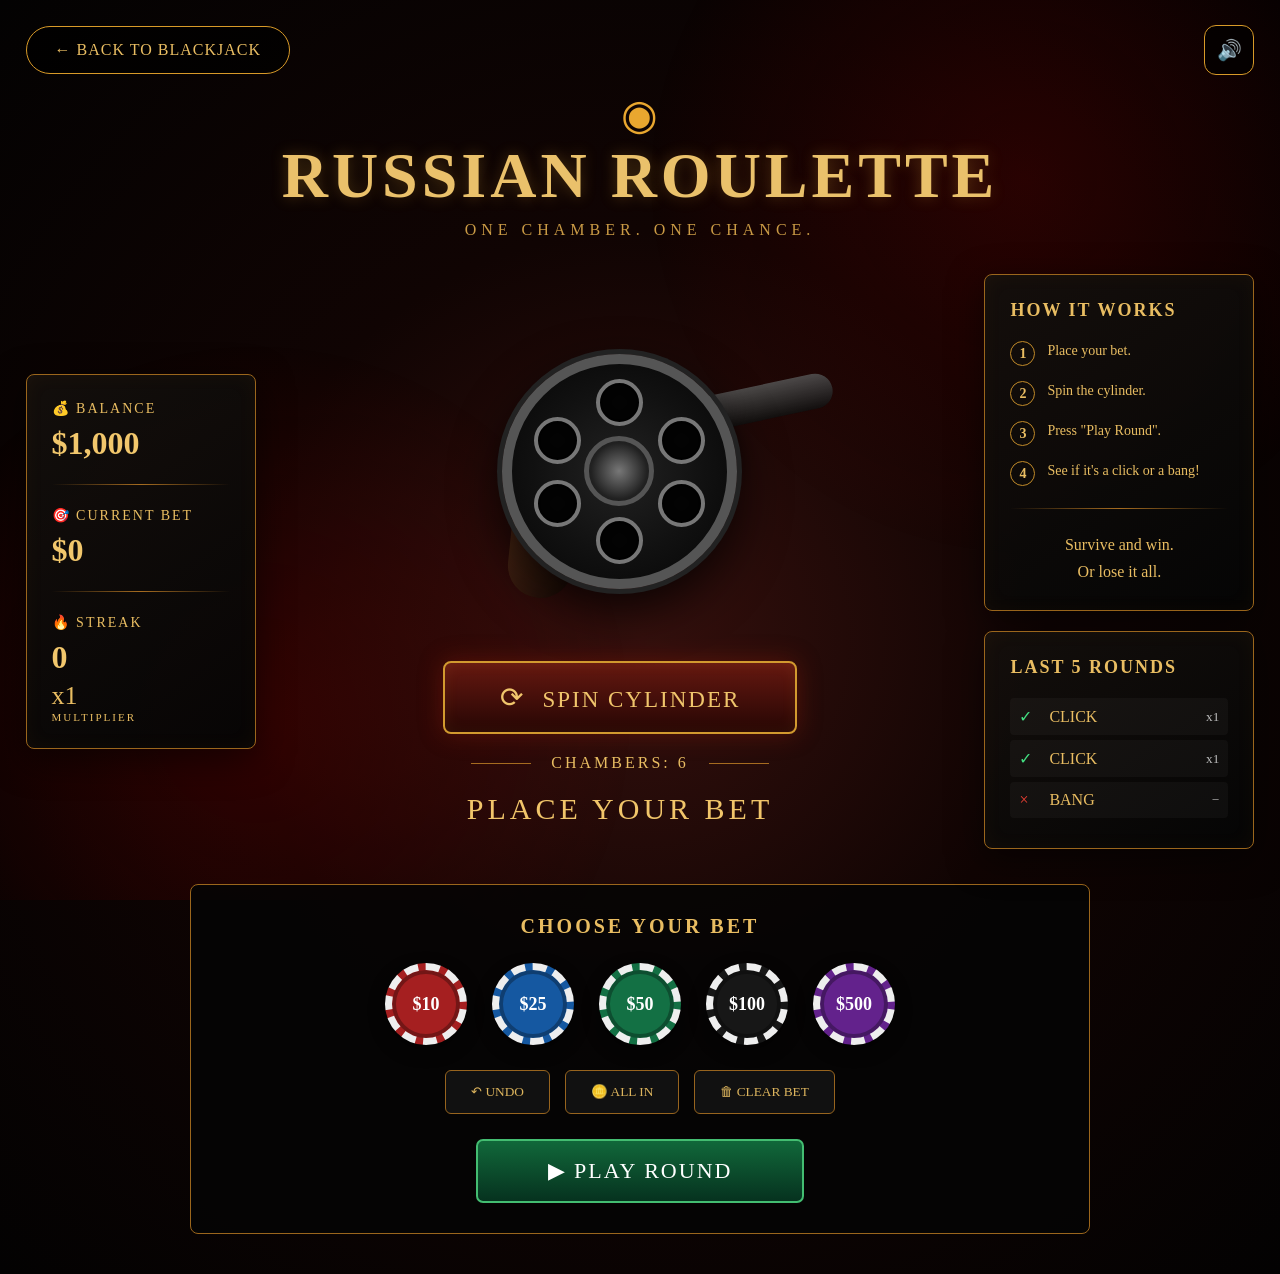
==== russian-roulette.html @ 7fa3a25f "Add files via upload" ====
<!DOCTYPE html>
<html lang="en">
<head>
    <meta charset="UTF-8">
    <meta name="viewport" content="width=device-width, initial-scale=1.0">
    <title>Russian Roulette</title>
    <link rel="stylesheet" href="roulette.css">
</head>

<body>

    <div class="background"></div>

    <main class="game">

        <!-- TOP -->
        <header>
            <a href="index.html" class="back-button">
                ← BACK TO BLACKJACK
            </a>

            <button class="sound-button" id="soundButton">🔊</button>
        </header>

        <section class="title">
            <div class="title-icon">◉</div>
            <h1>RUSSIAN ROULETTE</h1>
            <p>ONE CHAMBER. ONE CHANCE.</p>
        </section>

        <section class="layout">

            <!-- LEFT PANEL -->
            <aside class="side-panel left-panel">

                <div class="stat">
                    <span>💰 BALANCE</span>
                    <strong id="balance">$1,000</strong>
                </div>

                <div class="line"></div>

                <div class="stat">
                    <span>🎯 CURRENT BET</span>
                    <strong id="currentBet">$0</strong>
                </div>

                <div class="line"></div>

                <div class="stat">
                    <span>🔥 STREAK</span>
                    <strong id="streak">0</strong>
                </div>

                <div class="multiplier">
                    x<span id="multiplier">1</span>
                    <small>MULTIPLIER</small>
                </div>

            </aside>


            <!-- CENTER -->
            <section class="center">

                <div class="cylinder-area">

                    <div class="revolver">
                        <div class="gun-body"></div>
                        <div class="handle"></div>
                        <div class="barrel"></div>
                    </div>

                    <div class="cylinder" id="cylinder">

                        <div class="chamber chamber-1"></div>
                        <div class="chamber chamber-2"></div>
                        <div class="chamber chamber-3"></div>
                        <div class="chamber chamber-4"></div>
                        <div class="chamber chamber-5"></div>
                        <div class="chamber chamber-6"></div>

                        <div class="center-piece"></div>

                    </div>

                </div>


                <button class="spin-button" id="spinButton">
                    <span>⟳</span>
                    SPIN CYLINDER
                </button>

                <div class="chambers">
                    <span></span>
                    CHAMBERS: 6
                    <span></span>
                </div>


                <div class="result" id="result">
                    PLACE YOUR BET
                </div>

            </section>


            <!-- RIGHT PANEL -->
            <aside class="right-column">

                <div class="info-panel">

                    <h2>HOW IT WORKS</h2>

                    <div class="step">
                        <b>1</b>
                        Place your bet.
                    </div>

                    <div class="step">
                        <b>2</b>
                        Spin the cylinder.
                    </div>

                    <div class="step">
                        <b>3</b>
                        Press "Play Round".
                    </div>

                    <div class="step">
                        <b>4</b>
                        See if it's a click or a bang!
                    </div>

                    <div class="info-line"></div>

                    <p>Survive and win.<br>Or lose it all.</p>

                </div>


                <div class="history">

                    <h2>LAST 5 ROUNDS</h2>

                    <div id="historyList">

                        <div class="history-item">
                            <span class="safe">✓</span>
                            CLICK
                            <small>x1</small>
                        </div>

                        <div class="history-item">
                            <span class="safe">✓</span>
                            CLICK
                            <small>x1</small>
                        </div>

                        <div class="history-item">
                            <span class="danger">×</span>
                            BANG
                            <small>−</small>
                        </div>

                    </div>

                </div>

            </aside>

        </section>


        <!-- BETTING -->
        <section class="betting">

            <h2>CHOOSE YOUR BET</h2>

            <div class="chips">

                <button class="chip red" data-value="10">
                    <span>$10</span>
                </button>

                <button class="chip blue" data-value="25">
                    <span>$25</span>
                </button>

                <button class="chip green" data-value="50">
                    <span>$50</span>
                </button>

                <button class="chip black" data-value="100">
                    <span>$100</span>
                </button>

                <button class="chip purple" data-value="500">
                    <span>$500</span>
                </button>

            </div>


            <div class="bet-controls">

                <button id="undoButton">
                    ↶ UNDO
                </button>

                <button id="allInButton">
                    🪙 ALL IN
                </button>

                <button id="clearButton">
                    🗑 CLEAR BET
                </button>

            </div>


            <button class="play-button" id="playButton">
                ▶ PLAY ROUND
            </button>

        </section>

    </main>


    <script src="roulette.js"></script>

</body>
</html>
---- roulette.css ----
* {
    box-sizing: border-box;
    margin: 0;
    padding: 0;
}

body {
    min-height: 100vh;
    background:
        radial-gradient(circle at center, #35100d 0%, #100403 45%, #030202 100%);
    color: #e9bd62;
    font-family: Georgia, "Times New Roman", serif;
    overflow-x: hidden;
}

.background {
    position: fixed;
    inset: 0;
    pointer-events: none;

    background:
        radial-gradient(circle at 20% 80%, rgba(110, 0, 0, .35), transparent 30%),
        radial-gradient(circle at 80% 20%, rgba(130, 0, 0, .25), transparent 30%);

    z-index: -1;
}

.game {
    width: min(1450px, 96%);
    margin: auto;
    padding: 25px 0 40px;
}


/* ---------------- HEADER ---------------- */

header {
    display: flex;
    justify-content: space-between;
    align-items: center;
}

.back-button,
.sound-button {
    border: 1px solid #d89a28;
    background: rgba(0, 0, 0, .65);
    color: #e9bd62;
    cursor: pointer;
    transition: .25s;
}

.back-button {
    padding: 14px 28px;
    border-radius: 30px;
    text-decoration: none;
    letter-spacing: 1px;
}

.sound-button {
    width: 50px;
    height: 50px;
    border-radius: 12px;
    font-size: 20px;
}

.back-button:hover,
.sound-button:hover {
    background: #4b170f;
    box-shadow: 0 0 20px rgba(220, 155, 40, .4);
}


/* ---------------- TITLE ---------------- */

.title {
    text-align: center;
    margin: 15px 0 35px;
}

.title-icon {
    font-size: 42px;
    color: #e9a72f;
}

.title h1 {
    font-size: clamp(36px, 5vw, 70px);
    letter-spacing: 4px;
    color: #eac16b;
    text-shadow: 0 0 15px rgba(220, 160, 50, .3);
}

.title p {
    margin-top: 8px;
    letter-spacing: 5px;
    color: #c99a45;
}


/* ---------------- MAIN LAYOUT ---------------- */

.layout {
    display: grid;
    grid-template-columns: 230px 1fr 270px;
    gap: 30px;
    align-items: center;
}


/* ---------------- PANELS ---------------- */

.side-panel,
.info-panel,
.history {
    background:
        linear-gradient(145deg, rgba(20, 15, 12, .95), rgba(5, 5, 5, .95));

    border: 1px solid #9b661c;
    border-radius: 8px;
    padding: 25px;

    box-shadow:
        inset 0 0 20px rgba(190, 120, 30, .05),
        0 10px 35px rgba(0, 0, 0, .5);
}

.stat {
    display: flex;
    flex-direction: column;
    gap: 8px;
}

.stat span {
    font-size: 14px;
    letter-spacing: 2px;
}

.stat strong {
    font-size: 32px;
    color: #f2c76c;
}

.line,
.info-line {
    height: 1px;
    background: linear-gradient(
        90deg,
        transparent,
        #a66c20,
        transparent
    );

    margin: 22px 0;
}

.multiplier {
    margin-top: 5px;
    font-size: 26px;
}

.multiplier small {
    display: block;
    font-size: 11px;
    letter-spacing: 2px;
}


/* ---------------- CENTER ---------------- */

.center {
    text-align: center;
}

.cylinder-area {
    position: relative;
    height: 380px;
    display: flex;
    justify-content: center;
    align-items: center;
}


/* Fake decorative revolver */

.revolver {
    position: absolute;
    width: 370px;
    height: 180px;
    transform: rotate(-12deg);
    opacity: .85;
}

.gun-body {
    position: absolute;
    width: 220px;
    height: 90px;
    background: linear-gradient(135deg, #555, #111);
    border-radius: 30px 50px 20px 20px;
    left: 80px;
    top: 25px;
    box-shadow: 0 8px 20px black;
}

.barrel {
    position: absolute;
    width: 140px;
    height: 35px;
    background: linear-gradient(#555, #111);
    right: -40px;
    top: 35px;
    border-radius: 0 20px 20px 0;
}

.handle {
    position: absolute;
    width: 65px;
    height: 130px;
    background: linear-gradient(120deg, #65381e, #160a05);
    left: 65px;
    top: 70px;
    border-radius: 15px 15px 35px 35px;
    transform: rotate(18deg);
}


/* ---------------- CYLINDER ---------------- */

.cylinder {
    position: relative;
    width: 235px;
    height: 235px;
    border-radius: 50%;

    background:
        radial-gradient(circle,
        #222 0%,
        #111 55%,
        #050505 100%);

    border: 10px solid #555;

    box-shadow:
        0 0 0 5px #222,
        0 20px 50px rgba(0, 0, 0, .8);

    z-index: 5;

    transition: transform 1.5s cubic-bezier(.15, .8, .2, 1);
}

.cylinder.spinning {
    animation: spin 1.5s ease-in-out;
}

@keyframes spin {

    0% {
        transform: rotate(0deg);
    }

    100% {
        transform: rotate(1080deg);
    }
}

.chamber {
    position: absolute;
    width: 47px;
    height: 47px;
    border-radius: 50%;
    background: #030303;
    border: 4px solid #777;
    box-shadow: inset 0 0 10px black;
}

.chamber-1 {
    top: 15px;
    left: 84px;
}

.chamber-2 {
    top: 53px;
    right: 22px;
}

.chamber-3 {
    bottom: 52px;
    right: 22px;
}

.chamber-4 {
    bottom: 15px;
    left: 84px;
}

.chamber-5 {
    bottom: 52px;
    left: 22px;
}

.chamber-6 {
    top: 53px;
    left: 22px;
}

.center-piece {
    position: absolute;
    width: 70px;
    height: 70px;
    border-radius: 50%;
    background: radial-gradient(circle, #777, #222 65%, #111);
    top: 72px;
    left: 72px;
    border: 5px solid #555;
}


/* ---------------- SPIN ---------------- */

.spin-button {
    border: 2px solid #d29a2f;
    background: linear-gradient(#651810, #260604);
    color: #f0c56c;
    font-family: inherit;
    font-size: 23px;
    letter-spacing: 2px;
    padding: 18px 55px;
    border-radius: 8px;
    cursor: pointer;

    box-shadow:
        0 0 25px rgba(150, 30, 10, .4),
        inset 0 0 15px rgba(255, 180, 60, .08);

    transition: .25s;
}

.spin-button:hover {
    transform: translateY(-2px);
    box-shadow: 0 0 35px rgba(220, 150, 30, .4);
}

.spin-button span {
    font-size: 28px;
    margin-right: 10px;
}

.chambers {
    display: flex;
    align-items: center;
    justify-content: center;
    gap: 20px;
    margin-top: 20px;
    letter-spacing: 3px;
}

.chambers span {
    width: 60px;
    height: 1px;
    background: #a66c20;
}


/* ---------------- RESULT ---------------- */

.result {
    min-height: 50px;
    margin-top: 20px;
    font-size: 30px;
    letter-spacing: 4px;
    color: #f1c56a;
}

.result.safe {
    color: #47e58b;
    text-shadow: 0 0 15px rgba(50, 255, 130, .4);
}

.result.danger {
    color: #e63c30;
    text-shadow: 0 0 20px rgba(255, 40, 20, .5);
}


/* ---------------- RIGHT ---------------- */

.right-column {
    display: flex;
    flex-direction: column;
    gap: 20px;
}

.info-panel h2,
.history h2 {
    font-size: 18px;
    letter-spacing: 2px;
    margin-bottom: 20px;
}

.step {
    display: flex;
    gap: 12px;
    margin: 15px 0;
    font-size: 14px;
    line-height: 1.4;
}

.step b {
    width: 25px;
    height: 25px;
    border: 1px solid #c18a29;
    border-radius: 50%;
    display: grid;
    place-items: center;
    flex-shrink: 0;
}

.info-panel p {
    text-align: center;
    line-height: 1.7;
}


/* ---------------- HISTORY ---------------- */

.history-item {
    display: grid;
    grid-template-columns: 30px 1fr auto;
    align-items: center;
    padding: 9px;
    margin: 5px 0;
    background: rgba(255, 255, 255, .03);
    border-radius: 4px;
}

.history-item small {
    color: #bbb;
}

.safe {
    color: #43df82;
}

.danger {
    color: #ef4034;
}


/* ---------------- BETTING ---------------- */

.betting {
    max-width: 900px;
    margin: 35px auto 0;
    padding: 30px;

    background: rgba(5, 5, 5, .88);
    border: 1px solid #9b661c;
    border-radius: 8px;

    text-align: center;
}

.betting h2 {
    letter-spacing: 3px;
    font-size: 20px;
    margin-bottom: 25px;
}

.chips {
    display: flex;
    justify-content: center;
    gap: 25px;
    flex-wrap: wrap;
}


/* ---------------- CHIPS ---------------- */

.chip {
    width: 82px;
    height: 82px;
    border-radius: 50%;

    border: 7px dashed #eee;

    color: white;
    font-family: Georgia, serif;
    font-size: 18px;
    font-weight: bold;

    cursor: pointer;

    box-shadow:
        0 6px 15px rgba(0, 0, 0, .5),
        inset 0 0 0 4px rgba(0, 0, 0, .3);

    transition: .2s;
}

.chip:hover {
    transform: translateY(-8px) scale(1.05);
}

.chip.red {
    background: #a51f20;
}

.chip.blue {
    background: #1558a1;
}

.chip.green {
    background: #137044;
}

.chip.black {
    background: #171717;
}

.chip.purple {
    background: #63228c;
}


/* ---------------- CONTROLS ---------------- */

.bet-controls {
    display: flex;
    justify-content: center;
    gap: 15px;
    margin-top: 25px;
    flex-wrap: wrap;
}

.bet-controls button {
    padding: 13px 25px;
    background: #111;
    color: #dcb45d;
    border: 1px solid #97641e;
    border-radius: 6px;
    cursor: pointer;
    font-family: inherit;
}

.bet-controls button:hover {
    background: #35120e;
}


/* ---------------- PLAY ---------------- */

.play-button {
    margin-top: 25px;
    padding: 17px 70px;

    border: 2px solid #43bd71;
    border-radius: 7px;

    background: linear-gradient(#11683a, #06321f);
    color: white;

    font-family: inherit;
    font-size: 22px;
    letter-spacing: 2px;

    cursor: pointer;

    transition: .25s;
}

.play-button:hover {
    transform: translateY(-2px);
    box-shadow: 0 0 25px rgba(40, 200, 100, .35);
}


/* ---------------- MOBILE ---------------- */

@media (max-width: 1000px) {

    .layout {
        grid-template-columns: 1fr;
    }

    .left-panel,
    .right-column {
        max-width: 600px;
        width: 100%;
        margin: auto;
    }

    .cylinder-area {
        height: 330px;
    }

    .right-column {
        display: grid;
        grid-template-columns: 1fr 1fr;
    }
}

@media (max-width: 600px) {

    .game {
        width: 94%;
    }

    .title h1 {
        font-size: 35px;
        letter-spacing: 2px;
    }

    .title p {
        font-size: 11px;
        letter-spacing: 2px;
    }

    .back-button {
        padding: 10px 14px;
        font-size: 11px;
    }

    .cylinder {
        width: 190px;
        height: 190px;
    }

    .revolver {
        transform: scale(.7) rotate(-12deg);
    }

    .center-piece {
        width: 55px;
        height: 55px;
        top: 58px;
        left: 58px;
    }

    .chamber {
        width: 40px;
        height: 40px;
    }

    .chamber-1 {
        top: 10px;
        left: 66px;
    }

    .chamber-2 {
        top: 40px;
        right: 15px;
    }

    .chamber-3 {
        bottom: 40px;
        right: 15px;
    }

    .chamber-4 {
        bottom: 10px;
        left: 66px;
    }

    .chamber-5 {
        bottom: 40px;
        left: 15px;
    }

    .chamber-6 {
        top: 40px;
        left: 15px;
    }

    .spin-button {
        padding: 14px 25px;
        font-size: 16px;
    }

    .right-column {
        grid-template-columns: 1fr;
    }

    .chip {
        width: 65px;
        height: 65px;
        font-size: 15px;
    }

    .betting {
        padding: 20px 10px;
    }

    .play-button {
        width: 100%;
        padding: 16px;
    }
}
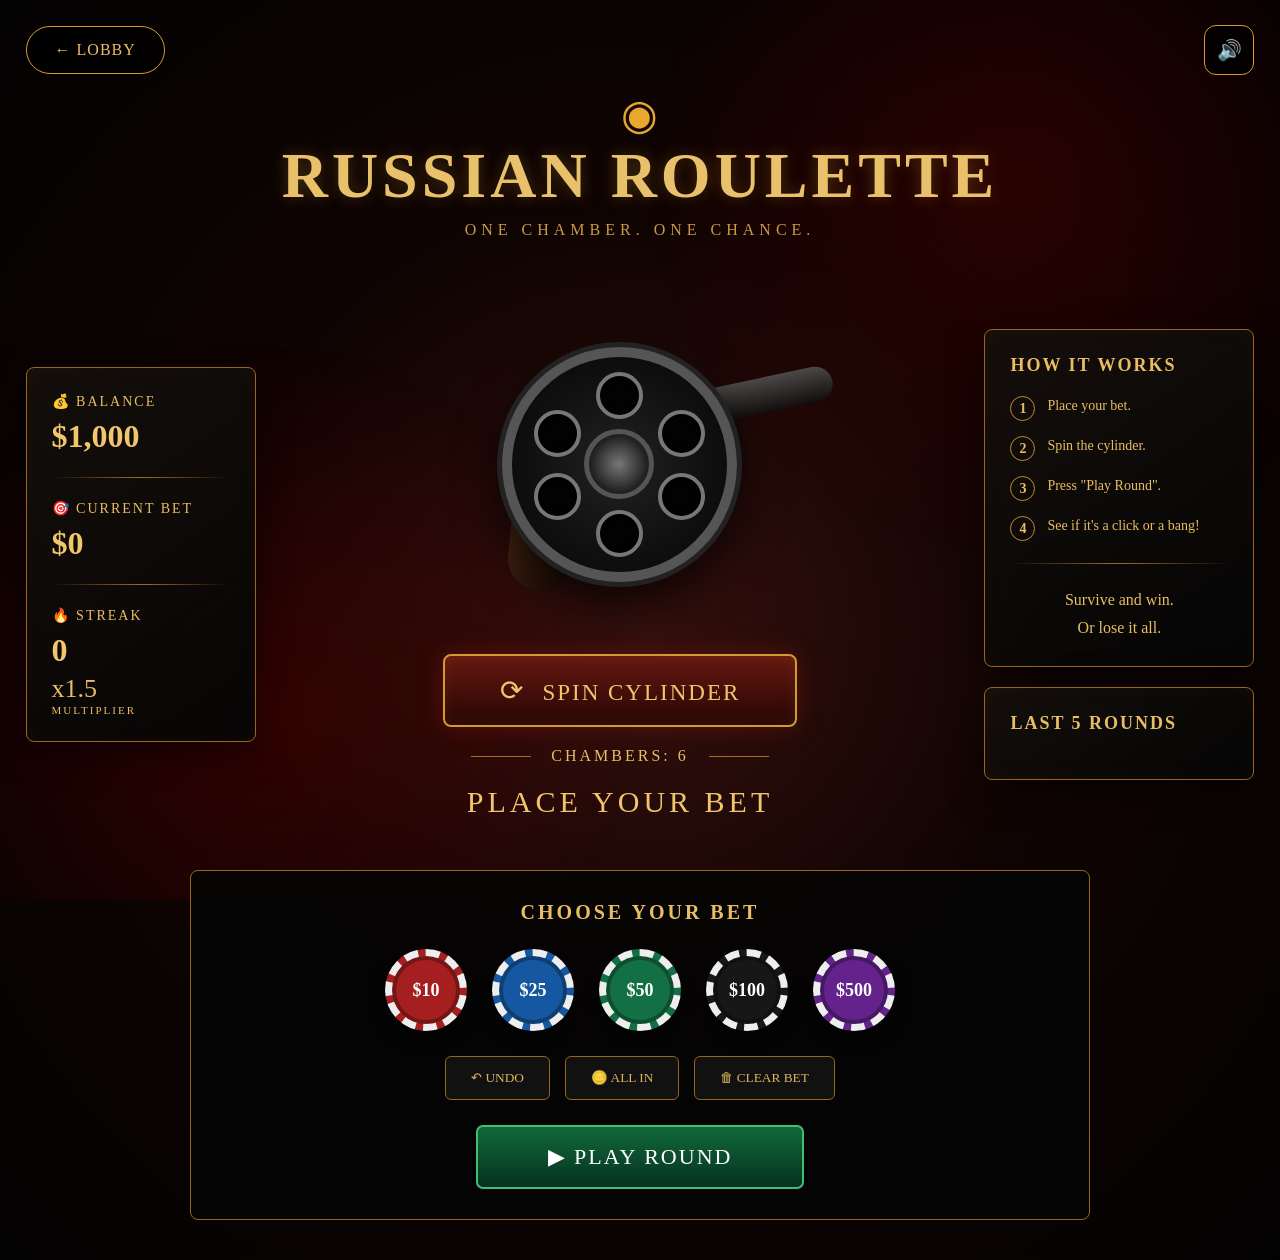
==== commit 91e29289: "Modify back button and include casino.js Updated the back button link and added a new script for cas" ====
--- a/russian-roulette.html
+++ b/russian-roulette.html
@@ -16,7 +16,7 @@
         <!-- TOP -->
         <header>
             <a href="index.html" class="back-button">
-                ← BACK TO BLACKJACK
+                ← LOBBY
             </a>
 
             <button class="sound-button" id="soundButton">🔊</button>
@@ -35,7 +35,7 @@
 
                 <div class="stat">
                     <span>💰 BALANCE</span>
-                    <strong id="balance">$1,000</strong>
+                    <strong id="balance" data-casino-balance>$1,000</strong>
                 </div>
 
                 <div class="line"></div>
@@ -146,24 +146,6 @@
 
                     <div id="historyList">
 
-                        <div class="history-item">
-                            <span class="safe">✓</span>
-                            CLICK
-                            <small>x1</small>
-                        </div>
-
-                        <div class="history-item">
-                            <span class="safe">✓</span>
-                            CLICK
-                            <small>x1</small>
-                        </div>
-
-                        <div class="history-item">
-                            <span class="danger">×</span>
-                            BANG
-                            <small>−</small>
-                        </div>
-
                     </div>
 
                 </div>
@@ -229,7 +211,8 @@
     </main>
 
 
+    <script src="casino.js"></script>
     <script src="roulette.js"></script>
 
 </body>
-</html>+</html>
